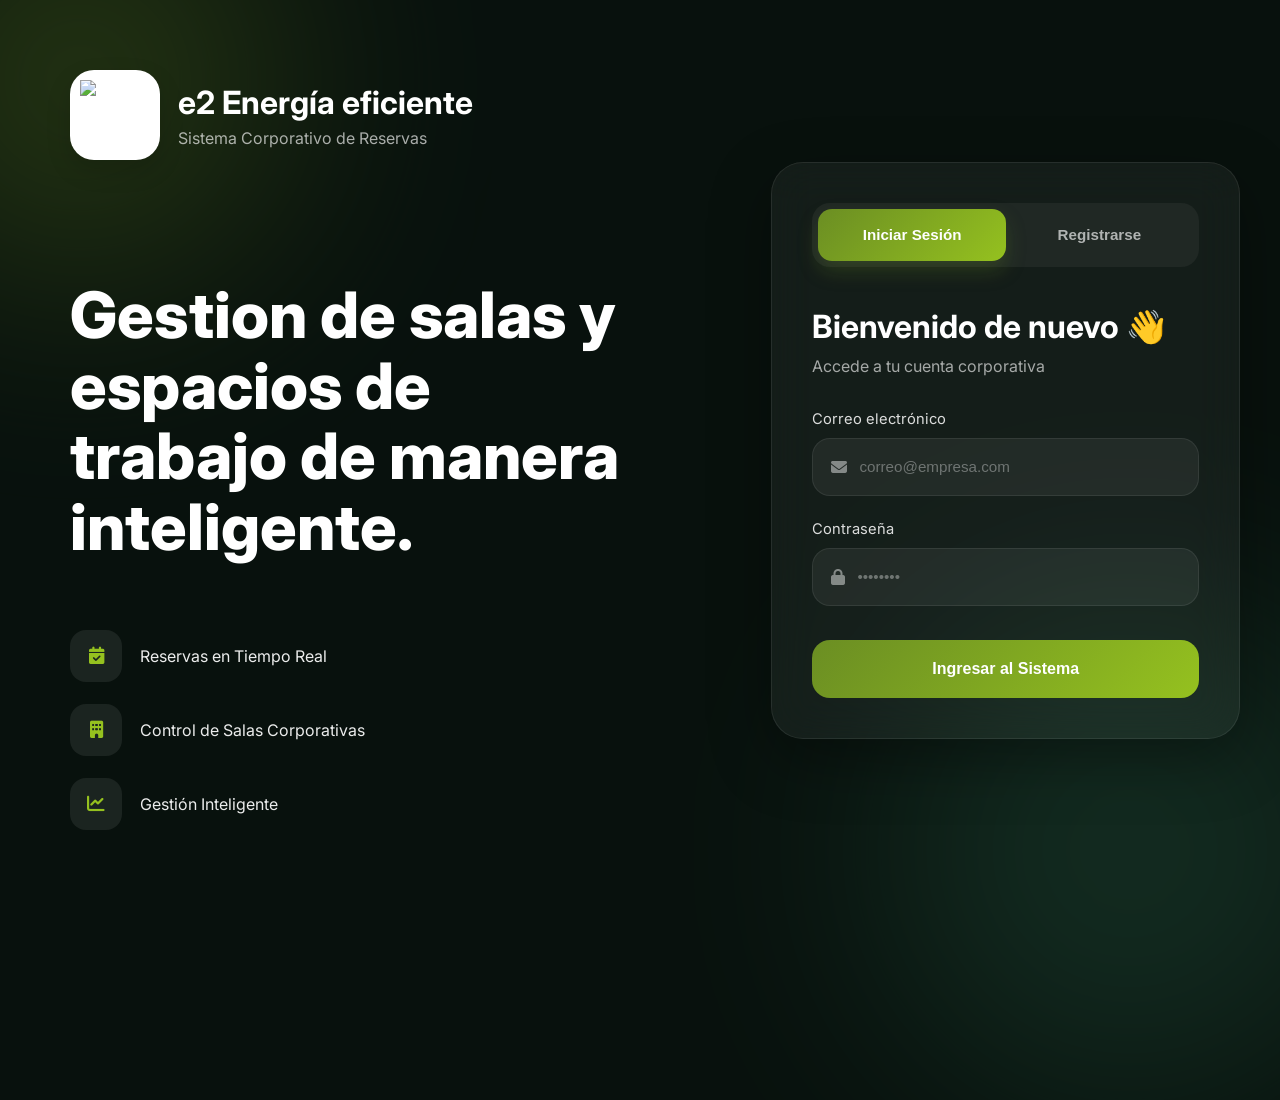
==== public/pages/login.html @ 86a0e496 "New version Reservas" ====
<!-- public/pages/login.html -->

<!DOCTYPE html>
<html lang="es">
    <meta
  http-equiv="Cache-Control"
  content="no-cache, no-store, must-revalidate"
/>

<meta
  http-equiv="Pragma"
  content="no-cache"
/>

<meta
  http-equiv="Expires"
  content="0"
/>

<head>
    <link rel="icon" type="image/x-icon" href="/images/icon/e2.ico">
    <meta charset="UTF-8">

    <meta name="viewport" content="width=device-width, initial-scale=1.0">

    <title> e2 Energía | Acceso</title>

    <!-- GOOGLE FONTS -->

    <link rel="preconnect" href="https://fonts.googleapis.com">

    <link rel="preconnect" href="https://fonts.gstatic.com" crossorigin>

    <link href="https://fonts.googleapis.com/css2?family=Inter:wght@300;400;500;600;700;800&display=swap"
        rel="stylesheet">

    <!-- FONT AWESOME -->

    <link rel="stylesheet" href="https://cdnjs.cloudflare.com/ajax/libs/font-awesome/6.5.1/css/all.min.css">

    <!-- CSS -->

    <link rel="stylesheet" href="../css/login.css">

</head>

<body>


    <div class="background-glow glow-1"></div>
    <div class="background-glow glow-2"></div>

    <main class="login-wrapper">

        <!-- PANEL IZQUIERDO -->

        <section class="brand-panel">

            <div class="brand-top">

        
                <div class="logo-box">

                    <img src="/images/logo-E2.webp" alt="Logo Empresa" class="company-logo" />

                </div>

                <div>

                    <h1> e2 Energía eficiente</h1>

                    <p>Sistema Corporativo de Reservas</p>

                </div>

            </div>

            <div class="brand-content">

            
                <h2>
                    Gestion de salas y espacios de trabajo de manera inteligente.
                </h2>
                <br>
                <br>


                <div class="feature-list">

                    <div class="feature-item">

                        <i class="fa-solid fa-calendar-check"></i>

                        <span>Reservas en Tiempo Real</span>

                    </div>

                    <div class="feature-item">

                        <i class="fa-solid fa-building"></i>

                        <span>Control de Salas Corporativas</span>

                    </div>

                    <div class="feature-item">

                        <i class="fa-solid fa-chart-line"></i>

                        <span>Gestión Inteligente</span>

                    </div>

                </div>

            </div>

        </section>

        <!-- PANEL DERECHO -->

        <section class="auth-panel">

            <div class="auth-card">

                <div class="tabs">

                    <button class="tab-btn active" id="loginTab">

                        Iniciar Sesión

                    </button>

                    <button class="tab-btn" id="registerTab">

                        Registrarse

                    </button>

                </div>

                <!-- LOGIN -->

                <form id="loginForm" class="auth-form active">

                    <h3>Bienvenido de nuevo 👋</h3>

                    <p class="form-subtitle">
                        Accede a tu cuenta corporativa
                    </p>

                    <div class="input-group">

                        <label>Correo electrónico</label>

                        <div class="input-box">

                            <i class="fa-solid fa-envelope"></i>

                            <input type="email" name="email" placeholder="correo@empresa.com" required>

                        </div>

                    </div>

                    <div class="input-group">

                        <label>Contraseña</label>

                        <div class="input-box">

                            <i class="fa-solid fa-lock"></i>

                            <input type="password" name="password" placeholder="••••••••" required>

                        </div>

                    </div>

                    <button type="submit" class="main-btn">

                        Ingresar al Sistema

                    </button>

                </form>

                <!-- REGISTER -->

                <form id="registerForm" class="auth-form">

                    <h3>Crear Cuenta</h3>

                    <p class="form-subtitle">
                        Registra un nuevo usuario
                    </p>

                    <div class="input-group">

                        <label>Nombre completo</label>

                        <div class="input-box">

                            <i class="fa-solid fa-user"></i>

                            <input type="text" name="name" placeholder="Nombre completo" required>

                        </div>

                    </div>

                    <div class="input-group">

                        <label>Correo electrónico</label>

                        <div class="input-box">

                            <i class="fa-solid fa-envelope"></i>

                            <input type="email" name="email" placeholder="correo@empresa.com" required>

                        </div>

                    </div>

                    <div class="input-group">

                        <label>Contraseña</label>

                        <div class="input-box">

                            <i class="fa-solid fa-lock"></i>

                            <input type="password" name="password" placeholder="••••••••" required>

                        </div>

                    </div>

                    <button type="submit" class="main-btn">

                        Crear Cuenta

                    </button>

                </form>

            </div>

        </section>

    </main>

    <script src="../js/login.js"></script>
    <script src="../js/auth.js"></script>

</body>

</html>
---- public/css/login.css ----
/* public/css/login.css */

*{

    margin: 0;
    padding: 0;

    box-sizing: border-box;
}

body{

    font-family: 'Inter', sans-serif;

    background: #08110d;

    min-height: 100vh;

    color: white;

    position: relative;

    overflow-x: hidden;

    overflow-y: auto;
}

/* GLOWS */

.background-glow{

    position: absolute;

    border-radius: 50%;

    filter: blur(120px);

    opacity: 0.3;
}

.glow-1{

    width: 400px;
    height: 400px;

    background: #6b8e23;

    top: -120px;
    left: -120px;
}

.glow-2{

    width: 500px;
    height: 500px;

    background: #2d6a4f;

    bottom: -200px;
    right: -100px;
}

/* LAYOUT */

.login-wrapper{

    position: relative;

    z-index: 2;

    min-height: 100vh;

    display: grid;

    grid-template-columns: 1.2fr 0.9fr;
}

/* BRAND PANEL */

.brand-panel{

    padding: 70px;

    display: flex;

    flex-direction: column;

    justify-content: space-between;
}

.brand-top{

    display: flex;

    align-items: center;

    gap: 18px;
}

.logo-box{

    width: 70px;
    height: 70px;

    border-radius: 22px;

    background: linear-gradient(135deg,#6b8e23,#95c11f);

    display: flex;
    align-items: center;
    justify-content: center;

    font-size: 1.8rem;

    box-shadow: 0 10px 30px rgba(107,142,35,0.35);
}

.brand-top h1{

    font-size: 2rem;

    font-weight: 700;
}

.brand-top p{

    color: rgba(255,255,255,0.65);

    margin-top: 6px;
}

.brand-content{

    max-width: 580px;
}

.badge{

    display: inline-flex;

    align-items: center;

    padding: 12px 18px;

    border-radius: 999px;

    background: rgba(255,255,255,0.08);

    border: 1px solid rgba(255,255,255,0.08);

    margin-bottom: 32px;

    backdrop-filter: blur(12px);
}

.brand-content h2{

    font-size: 4rem;

    line-height: 1.1;

    margin-bottom: 28px;

    font-weight: 800;
}

.brand-content p{

    color: rgba(255,255,255,0.72);

    line-height: 1.8;

    font-size: 1.05rem;

    margin-bottom: 42px;
}

/* FEATURES */

.feature-list{

    display: flex;

    flex-direction: column;

    gap: 22px;
}

.feature-item{

    display: flex;

    align-items: center;

    gap: 18px;

    font-size: 1rem;

    color: rgba(255,255,255,0.92);
}

.feature-item i{

    width: 52px;
    height: 52px;

    border-radius: 16px;

    background: rgba(255,255,255,0.08);

    display: flex;
    align-items: center;
    justify-content: center;

    color: #95c11f;

    font-size: 1.1rem;
}

/* AUTH PANEL */

.auth-panel{

    display: flex;

    align-items: center;

    justify-content: center;

    padding: 40px;
}

.auth-card{

    width: 100%;

    max-width: 500px;

    background: rgba(255,255,255,0.05);

    border: 1px solid rgba(255,255,255,0.08);

    backdrop-filter: blur(22px);

    border-radius: 32px;

    padding: 40px;

    box-shadow: 0 20px 60px rgba(0,0,0,0.35);
}

/* TABS */

.tabs{

    display: flex;

    background: rgba(255,255,255,0.05);

    border-radius: 18px;

    padding: 6px;

    margin-bottom: 40px;
}

.tab-btn{

    flex: 1;

    border: none;

    background: transparent;

    color: rgba(255,255,255,0.65);

    height: 52px;

    border-radius: 14px;

    font-size: 0.95rem;

    font-weight: 600;

    cursor: pointer;

    transition: 0.3s;
}

.tab-btn.active{

    background: linear-gradient(135deg,#6b8e23,#95c11f);

    color: white;

    box-shadow: 0 10px 20px rgba(107,142,35,0.25);
}

/* FORMS */

.auth-form{

    display: none;

    animation: fade 0.4s ease;
}

.auth-form.active{

    display: block;
}

@keyframes fade{

    from{

        opacity: 0;
        transform: translateY(10px);
    }

    to{

        opacity: 1;
        transform: translateY(0);
    }
}

.auth-form h3{

    font-size: 2rem;

    margin-bottom: 10px;
}

.form-subtitle{

    color: rgba(255,255,255,0.62);

    margin-bottom: 34px;
}

/* INPUTS */

.input-group{

    margin-bottom: 24px;
}

.input-group label{

    display: block;

    margin-bottom: 10px;

    font-size: 0.92rem;

    color: rgba(255,255,255,0.85);
}

.input-box{

    height: 58px;

    border-radius: 18px;

    background: rgba(255,255,255,0.06);

    border: 1px solid rgba(255,255,255,0.08);

    display: flex;

    align-items: center;

    padding: 0 18px;

    transition: 0.3s;
}

.input-box:focus-within{

    border-color: #95c11f;

    box-shadow: 0 0 0 4px rgba(149,193,31,0.12);
}

.input-box i{

    color: rgba(255,255,255,0.45);

    margin-right: 12px;
}

.input-box input{

    width: 100%;

    border: none;

    outline: none;

    background: transparent;

    color: white;

    font-size: 0.95rem;
}

.input-box input::placeholder{

    color: rgba(255,255,255,0.35);
}

/* BUTTON */

.main-btn{

    width: 100%;

    height: 58px;

    border: none;

    border-radius: 18px;

    background: linear-gradient(135deg,#6b8e23,#95c11f);

    color: white;

    font-size: 1rem;

    font-weight: 700;

    cursor: pointer;

    transition: 0.3s;

    margin-top: 10px;
}

.main-btn:hover{

    transform: translateY(-2px);

    box-shadow: 0 14px 30px rgba(107,142,35,0.35);
}

/* RESPONSIVE */

@media(max-width: 1200px){

    .login-wrapper{

        grid-template-columns: 1fr;
    }

    .brand-panel{

        display: none;
    }

    .auth-panel{

        min-height: 100vh;
    }
}

@media(max-width: 768px){

    .auth-panel{

        padding: 20px;
    }

    .auth-card{

        padding: 24px;
    }

    .auth-form h3{

        font-size: 1.7rem;
    }
}
.logo-box {

    width: 90px;
    height: 90px;

    border-radius: 24px;

    background: #ffffff;

    display: flex;
    align-items: center;
    justify-content: center;

    overflow: hidden;

    padding: 10px;

    box-shadow: 0 10px 25px rgba(0,0,0,.15);
}
.company-logo {

    width: 100%;
    height: 100%;

    object-fit: contain;

    display: block;
}
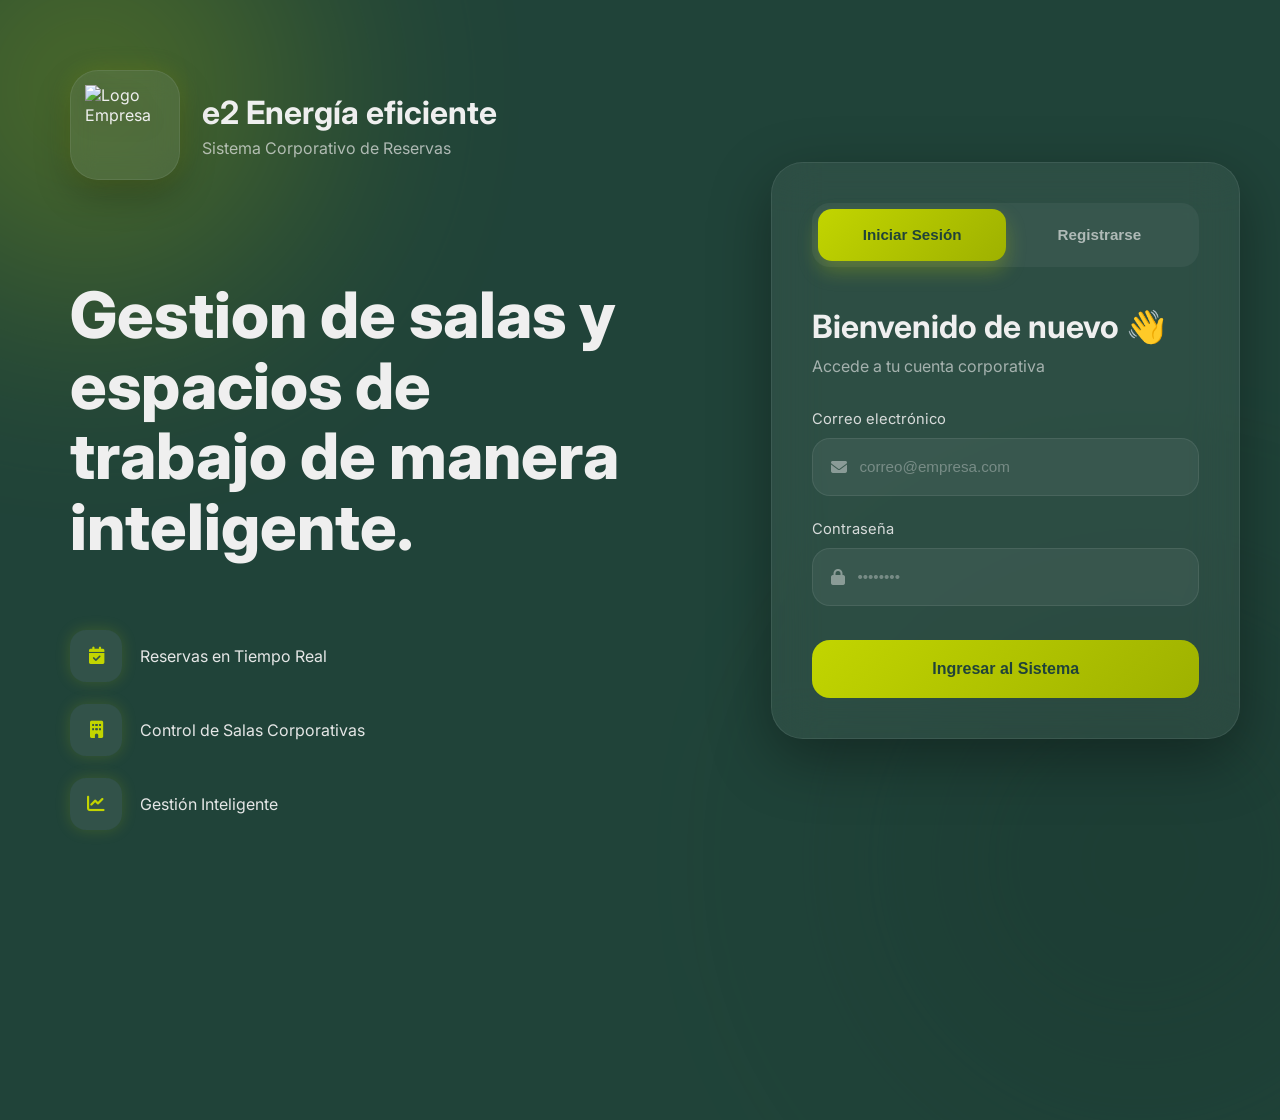
==== commit ccf1bc77: "Login and Register update" ====
--- a/public/pages/login.html
+++ b/public/pages/login.html
@@ -61,7 +61,7 @@
         
                 <div class="logo-box">
 
-                    <img src="/images/logo-E2.webp" alt="Logo Empresa" class="company-logo" />
+                    <img src="/images/logo-E2.png" alt="Logo Empresa" class="company-logo" />
 
                 </div>
 
--- a/public/css/login.css
+++ b/public/css/login.css
@@ -1,4 +1,9 @@
-/* public/css/login.css */
+/* =========================================
+   LOGIN.CSS — PALETA E2 ENERGÍA
+   #efefef
+   #c2d500
+   #204339
+========================================= */
 
 *{
 
@@ -12,11 +17,11 @@
 
     font-family: 'Inter', sans-serif;
 
-    background: #08110d;
+    background: #204339;
 
     min-height: 100vh;
 
-    color: white;
+    color: #efefef;
 
     position: relative;
 
@@ -25,7 +30,9 @@
     overflow-y: auto;
 }
 
-/* GLOWS */
+/* =========================================
+   GLOWS
+========================================= */
 
 .background-glow{
 
@@ -35,15 +42,15 @@
 
     filter: blur(120px);
 
-    opacity: 0.3;
+    opacity: 0.28;
 }
 
 .glow-1{
 
-    width: 400px;
-    height: 400px;
-
-    background: #6b8e23;
+    width: 420px;
+    height: 420px;
+
+    background: #c2d500;
 
     top: -120px;
     left: -120px;
@@ -51,16 +58,18 @@
 
 .glow-2{
 
-    width: 500px;
-    height: 500px;
-
-    background: #2d6a4f;
-
-    bottom: -200px;
-    right: -100px;
-}
-
-/* LAYOUT */
+    width: 520px;
+    height: 520px;
+
+    background: #163029;
+
+    bottom: -220px;
+    right: -120px;
+}
+
+/* =========================================
+   LAYOUT
+========================================= */
 
 .login-wrapper{
 
@@ -75,7 +84,9 @@
     grid-template-columns: 1.2fr 0.9fr;
 }
 
-/* BRAND PANEL */
+/* =========================================
+   BRAND PANEL
+========================================= */
 
 .brand-panel{
 
@@ -94,109 +105,138 @@
 
     align-items: center;
 
+    gap: 22px;
+}
+
+.logo-box{
+
+    width: 110px;
+    height: 110px;
+
+    border-radius: 28px;
+
+    background: rgba(255,255,255,0.08);
+
+    border: 1px solid rgba(255,255,255,0.08);
+
+    backdrop-filter: blur(12px);
+
+    display: flex;
+    align-items: center;
+    justify-content: center;
+
+    overflow: hidden;
+
+    padding: 14px;
+
+    box-shadow:
+        0 15px 35px rgba(0,0,0,.25),
+        0 0 25px rgba(194,213,0,.18);
+}
+
+.company-logo{
+
+    width: 100%;
+    height: 100%;
+
+    object-fit: contain;
+
+    display: block;
+
+    filter:
+        drop-shadow(0 4px 10px rgba(0,0,0,.15));
+}
+
+.brand-top h1{
+
+    font-size: 2rem;
+
+    font-weight: 700;
+
+    color: #efefef;
+}
+
+.brand-top p{
+
+    color: rgba(239,239,239,0.68);
+
+    margin-top: 6px;
+}
+
+.brand-content{
+
+    max-width: 580px;
+}
+
+.badge{
+
+    display: inline-flex;
+
+    align-items: center;
+
+    padding: 12px 18px;
+
+    border-radius: 999px;
+
+    background: rgba(255,255,255,0.08);
+
+    border: 1px solid rgba(255,255,255,0.08);
+
+    margin-bottom: 32px;
+
+    backdrop-filter: blur(12px);
+
+    color: #efefef;
+}
+
+.brand-content h2{
+
+    font-size: 4rem;
+
+    line-height: 1.1;
+
+    margin-bottom: 28px;
+
+    font-weight: 800;
+
+    color: #efefef;
+}
+
+.brand-content p{
+
+    color: rgba(239,239,239,0.74);
+
+    line-height: 1.8;
+
+    font-size: 1.05rem;
+
+    margin-bottom: 42px;
+}
+
+/* =========================================
+   FEATURES
+========================================= */
+
+.feature-list{
+
+    display: flex;
+
+    flex-direction: column;
+
+    gap: 22px;
+}
+
+.feature-item{
+
+    display: flex;
+
+    align-items: center;
+
     gap: 18px;
-}
-
-.logo-box{
-
-    width: 70px;
-    height: 70px;
-
-    border-radius: 22px;
-
-    background: linear-gradient(135deg,#6b8e23,#95c11f);
-
-    display: flex;
-    align-items: center;
-    justify-content: center;
-
-    font-size: 1.8rem;
-
-    box-shadow: 0 10px 30px rgba(107,142,35,0.35);
-}
-
-.brand-top h1{
-
-    font-size: 2rem;
-
-    font-weight: 700;
-}
-
-.brand-top p{
-
-    color: rgba(255,255,255,0.65);
-
-    margin-top: 6px;
-}
-
-.brand-content{
-
-    max-width: 580px;
-}
-
-.badge{
-
-    display: inline-flex;
-
-    align-items: center;
-
-    padding: 12px 18px;
-
-    border-radius: 999px;
-
-    background: rgba(255,255,255,0.08);
-
-    border: 1px solid rgba(255,255,255,0.08);
-
-    margin-bottom: 32px;
-
-    backdrop-filter: blur(12px);
-}
-
-.brand-content h2{
-
-    font-size: 4rem;
-
-    line-height: 1.1;
-
-    margin-bottom: 28px;
-
-    font-weight: 800;
-}
-
-.brand-content p{
-
-    color: rgba(255,255,255,0.72);
-
-    line-height: 1.8;
-
-    font-size: 1.05rem;
-
-    margin-bottom: 42px;
-}
-
-/* FEATURES */
-
-.feature-list{
-
-    display: flex;
-
-    flex-direction: column;
-
-    gap: 22px;
-}
-
-.feature-item{
-
-    display: flex;
-
-    align-items: center;
-
-    gap: 18px;
 
     font-size: 1rem;
 
-    color: rgba(255,255,255,0.92);
+    color: rgba(239,239,239,0.95);
 }
 
 .feature-item i{
@@ -212,12 +252,17 @@
     align-items: center;
     justify-content: center;
 
-    color: #95c11f;
+    color: #c2d500;
 
     font-size: 1.1rem;
-}
-
-/* AUTH PANEL */
+
+    box-shadow:
+        0 0 15px rgba(194,213,0,.18);
+}
+
+/* =========================================
+   AUTH PANEL
+========================================= */
 
 .auth-panel{
 
@@ -236,27 +281,30 @@
 
     max-width: 500px;
 
+    background: rgba(255,255,255,0.06);
+
+    border: 1px solid rgba(255,255,255,0.08);
+
+    backdrop-filter: blur(24px);
+
+    border-radius: 32px;
+
+    padding: 40px;
+
+    box-shadow:
+        0 20px 60px rgba(0,0,0,0.35);
+}
+
+/* =========================================
+   TABS
+========================================= */
+
+.tabs{
+
+    display: flex;
+
     background: rgba(255,255,255,0.05);
 
-    border: 1px solid rgba(255,255,255,0.08);
-
-    backdrop-filter: blur(22px);
-
-    border-radius: 32px;
-
-    padding: 40px;
-
-    box-shadow: 0 20px 60px rgba(0,0,0,0.35);
-}
-
-/* TABS */
-
-.tabs{
-
-    display: flex;
-
-    background: rgba(255,255,255,0.05);
-
     border-radius: 18px;
 
     padding: 6px;
@@ -272,7 +320,7 @@
 
     background: transparent;
 
-    color: rgba(255,255,255,0.65);
+    color: rgba(239,239,239,0.65);
 
     height: 52px;
 
@@ -289,14 +337,21 @@
 
 .tab-btn.active{
 
-    background: linear-gradient(135deg,#6b8e23,#95c11f);
-
-    color: white;
-
-    box-shadow: 0 10px 20px rgba(107,142,35,0.25);
-}
-
-/* FORMS */
+    background: linear-gradient(
+        135deg,
+        #c2d500,
+        #9eb100
+    );
+
+    color: #204339;
+
+    box-shadow:
+        0 10px 20px rgba(194,213,0,.28);
+}
+
+/* =========================================
+   FORMS
+========================================= */
 
 .auth-form{
 
@@ -330,16 +385,20 @@
     font-size: 2rem;
 
     margin-bottom: 10px;
+
+    color: #efefef;
 }
 
 .form-subtitle{
 
-    color: rgba(255,255,255,0.62);
+    color: rgba(239,239,239,0.62);
 
     margin-bottom: 34px;
 }
 
-/* INPUTS */
+/* =========================================
+   INPUTS
+========================================= */
 
 .input-group{
 
@@ -354,7 +413,7 @@
 
     font-size: 0.92rem;
 
-    color: rgba(255,255,255,0.85);
+    color: rgba(239,239,239,0.88);
 }
 
 .input-box{
@@ -378,14 +437,15 @@
 
 .input-box:focus-within{
 
-    border-color: #95c11f;
-
-    box-shadow: 0 0 0 4px rgba(149,193,31,0.12);
+    border-color: #c2d500;
+
+    box-shadow:
+        0 0 0 4px rgba(194,213,0,.12);
 }
 
 .input-box i{
 
-    color: rgba(255,255,255,0.45);
+    color: rgba(239,239,239,0.45);
 
     margin-right: 12px;
 }
@@ -400,17 +460,19 @@
 
     background: transparent;
 
-    color: white;
+    color: #efefef;
 
     font-size: 0.95rem;
 }
 
 .input-box input::placeholder{
 
-    color: rgba(255,255,255,0.35);
-}
-
-/* BUTTON */
+    color: rgba(239,239,239,0.35);
+}
+
+/* =========================================
+   BUTTON
+========================================= */
 
 .main-btn{
 
@@ -422,13 +484,17 @@
 
     border-radius: 18px;
 
-    background: linear-gradient(135deg,#6b8e23,#95c11f);
-
-    color: white;
+    background: linear-gradient(
+        135deg,
+        #c2d500,
+        #9eb100
+    );
+
+    color: #204339;
 
     font-size: 1rem;
 
-    font-weight: 700;
+    font-weight: 800;
 
     cursor: pointer;
 
@@ -441,10 +507,13 @@
 
     transform: translateY(-2px);
 
-    box-shadow: 0 14px 30px rgba(107,142,35,0.35);
-}
-
-/* RESPONSIVE */
+    box-shadow:
+        0 14px 30px rgba(194,213,0,.35);
+}
+
+/* =========================================
+   RESPONSIVE
+========================================= */
 
 @media(max-width: 1200px){
 
@@ -480,32 +549,4 @@
 
         font-size: 1.7rem;
     }
-}
-.logo-box {
-
-    width: 90px;
-    height: 90px;
-
-    border-radius: 24px;
-
-    background: #ffffff;
-
-    display: flex;
-    align-items: center;
-    justify-content: center;
-
-    overflow: hidden;
-
-    padding: 10px;
-
-    box-shadow: 0 10px 25px rgba(0,0,0,.15);
-}
-.company-logo {
-
-    width: 100%;
-    height: 100%;
-
-    object-fit: contain;
-
-    display: block;
 }
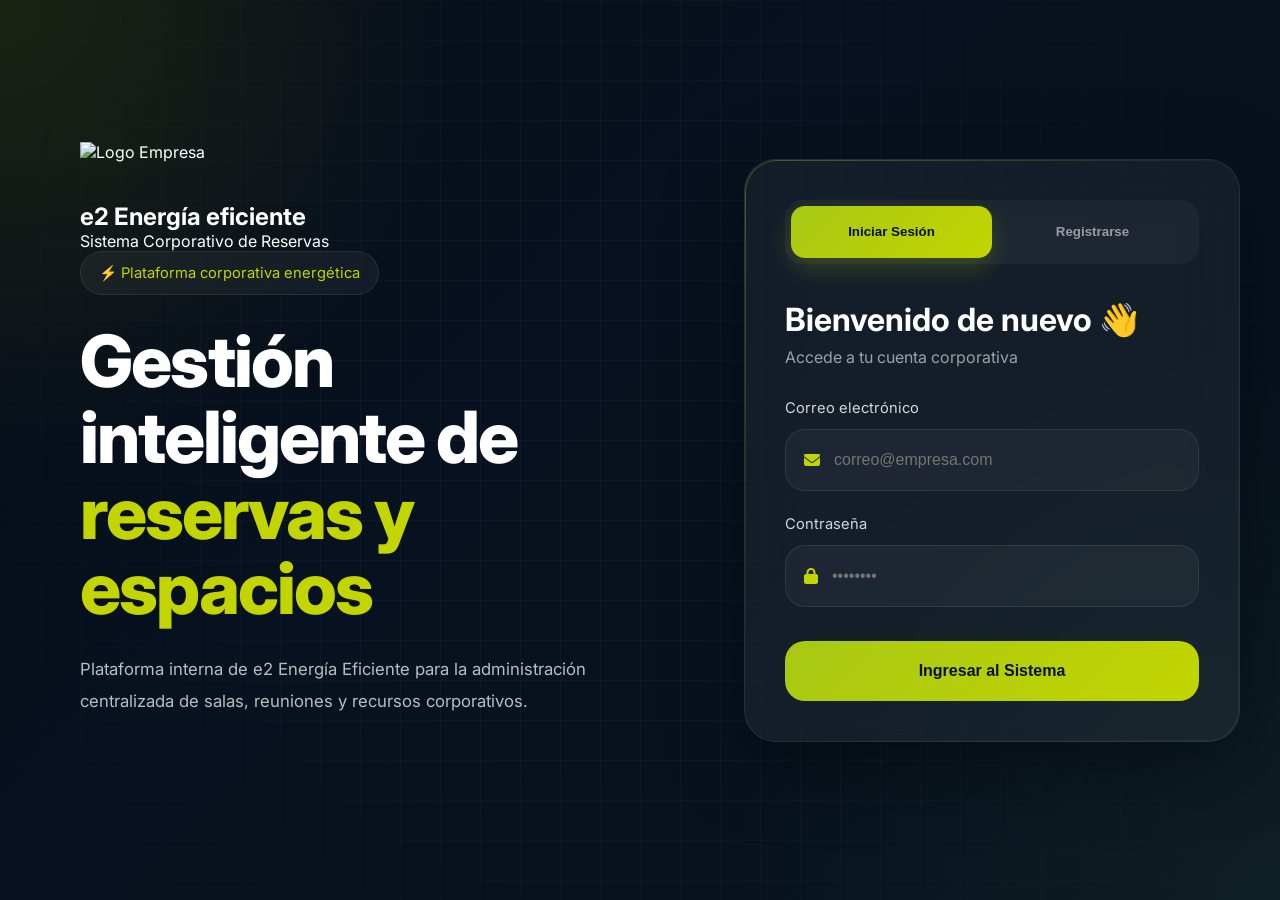
==== commit a1ebf6e4: "new login try" ====
--- a/public/pages/login.html
+++ b/public/pages/login.html
@@ -78,42 +78,19 @@
             <div class="brand-content">
 
             
-                <h2>
-                    Gestion de salas y espacios de trabajo de manera inteligente.
-                </h2>
-                <br>
-                <br>
-
-
-                <div class="feature-list">
-
-                    <div class="feature-item">
-
-                        <i class="fa-solid fa-calendar-check"></i>
-
-                        <span>Reservas en Tiempo Real</span>
-
-                    </div>
-
-                    <div class="feature-item">
-
-                        <i class="fa-solid fa-building"></i>
-
-                        <span>Control de Salas Corporativas</span>
-
-                    </div>
-
-                    <div class="feature-item">
-
-                        <i class="fa-solid fa-chart-line"></i>
-
-                        <span>Gestión Inteligente</span>
-
-                    </div>
-
-                </div>
-
-            </div>
+                <div class="badge">
+  ⚡ Plataforma corporativa energética
+</div>
+
+<h2>
+  Gestión inteligente de
+  <span>reservas y espacios</span>
+</h2>
+
+<p>
+  Plataforma interna de e2 Energía Eficiente para la administración
+  centralizada de salas, reuniones y recursos corporativos.
+</p>
 
         </section>
 
--- a/public/css/login.css
+++ b/public/css/login.css
@@ -1,552 +1,569 @@
-/* =========================================
-   LOGIN.CSS — PALETA E2 ENERGÍA
-   #efefef
-   #c2d500
-   #204339
-========================================= */
+/* =========================
+   RESET
+========================= */
 
 *{
 
-    margin: 0;
-    padding: 0;
-
-    box-sizing: border-box;
+    margin:0;
+    padding:0;
+
+    box-sizing:border-box;
 }
 
 body{
 
-    font-family: 'Inter', sans-serif;
-
-    background: #204339;
-
-    min-height: 100vh;
-
-    color: #efefef;
-
-    position: relative;
-
-    overflow-x: hidden;
-
-    overflow-y: auto;
-}
-
-/* =========================================
-   GLOWS
-========================================= */
-
-.background-glow{
-
-    position: absolute;
-
-    border-radius: 50%;
-
-    filter: blur(120px);
-
-    opacity: 0.28;
-}
-
-.glow-1{
-
-    width: 420px;
-    height: 420px;
-
-    background: #c2d500;
-
-    top: -120px;
-    left: -120px;
-}
-
-.glow-2{
-
-    width: 520px;
-    height: 520px;
-
-    background: #163029;
-
-    bottom: -220px;
-    right: -120px;
-}
-
-/* =========================================
-   LAYOUT
-========================================= */
+    font-family:'Inter',sans-serif;
+
+    min-height:100vh;
+
+    overflow:hidden;
+
+    background:
+        radial-gradient(circle at top left,
+        rgba(194,213,0,.12),
+        transparent 30%),
+
+        radial-gradient(circle at bottom right,
+        rgba(32,67,57,.25),
+        transparent 35%),
+
+        linear-gradient(
+            135deg,
+            #050b16 0%,
+            #07111f 40%,
+            #08131d 100%
+        );
+
+    color:white;
+
+    position:relative;
+}
+
+/* =========================
+   BACKGROUND GRID
+========================= */
+
+body::before{
+
+    content:"";
+
+    position:absolute;
+
+    inset:0;
+
+    background-image:
+        linear-gradient(
+            rgba(255,255,255,.03) 1px,
+            transparent 1px
+        ),
+
+        linear-gradient(
+            90deg,
+            rgba(255,255,255,.03) 1px,
+            transparent 1px
+        );
+
+    background-size:40px 40px;
+
+    mask-image:
+        radial-gradient(circle at center,
+        black 40%,
+        transparent 100%);
+
+    pointer-events:none;
+}
+
+/* =========================
+   MAIN LAYOUT
+========================= */
 
 .login-wrapper{
 
-    position: relative;
-
-    z-index: 2;
-
-    min-height: 100vh;
-
-    display: grid;
-
-    grid-template-columns: 1.2fr 0.9fr;
-}
-
-/* =========================================
-   BRAND PANEL
-========================================= */
+    position:relative;
+
+    z-index:2;
+
+    width:100%;
+
+    min-height:100vh;
+
+    display:grid;
+
+    grid-template-columns:1.1fr .9fr;
+}
+
+/* =========================
+   LEFT PANEL
+========================= */
 
 .brand-panel{
 
-    padding: 70px;
-
-    display: flex;
-
-    flex-direction: column;
-
-    justify-content: space-between;
-}
-
-.brand-top{
-
-    display: flex;
-
-    align-items: center;
-
-    gap: 22px;
-}
+    padding:80px;
+
+    display:flex;
+
+    flex-direction:column;
+
+    justify-content:center;
+
+    position:relative;
+}
+
+.brand-content{
+
+    max-width:620px;
+}
+
+/* LOGO */
 
 .logo-box{
 
-    width: 110px;
-    height: 110px;
-
-    border-radius: 28px;
-
-    background: rgba(255,255,255,0.08);
-
-    border: 1px solid rgba(255,255,255,0.08);
-
-    backdrop-filter: blur(12px);
-
-    display: flex;
-    align-items: center;
-    justify-content: center;
-
-    overflow: hidden;
-
-    padding: 14px;
+    width:180px;
+
+    margin-bottom:40px;
+}
+
+.company-logo{
+
+    width:100%;
+
+    object-fit:contain;
+
+    filter:
+        drop-shadow(
+            0 0 30px rgba(194,213,0,.15)
+        );
+}
+
+/* BADGE */
+
+.badge{
+
+    display:inline-flex;
+
+    align-items:center;
+
+    gap:10px;
+
+    padding:12px 18px;
+
+    border-radius:999px;
+
+    background:
+        rgba(255,255,255,.05);
+
+    border:
+        1px solid rgba(255,255,255,.08);
+
+    backdrop-filter:blur(16px);
+
+    color:#c2d500;
+
+    font-size:.92rem;
+
+    margin-bottom:28px;
+}
+
+/* TITLES */
+
+.brand-content h2{
+
+    font-size:4.5rem;
+
+    line-height:1.05;
+
+    font-weight:800;
+
+    margin-bottom:28px;
+
+    letter-spacing:-2px;
+}
+
+.brand-content h2 span{
+
+    color:#c2d500;
+}
+
+/* TEXT */
+
+.brand-content p{
+
+    color:
+        rgba(255,255,255,.72);
+
+    line-height:1.9;
+
+    font-size:1.05rem;
+
+    margin-bottom:40px;
+}
+
+/* FEATURES */
+
+.feature-list{
+
+    display:flex;
+
+    flex-direction:column;
+
+    gap:20px;
+}
+
+.feature-item{
+
+    display:flex;
+
+    align-items:center;
+
+    gap:18px;
+
+    color:
+        rgba(255,255,255,.88);
+
+    font-size:1rem;
+}
+
+.feature-item i{
+
+    width:54px;
+    height:54px;
+
+    border-radius:18px;
+
+    display:flex;
+
+    align-items:center;
+
+    justify-content:center;
+
+    background:
+        rgba(194,213,0,.12);
+
+    color:#c2d500;
+
+    font-size:1.1rem;
+
+    border:
+        1px solid rgba(194,213,0,.15);
+}
+
+/* =========================
+   AUTH PANEL
+========================= */
+
+.auth-panel{
+
+    display:flex;
+
+    align-items:center;
+
+    justify-content:center;
+
+    padding:40px;
+}
+
+/* CARD */
+
+.auth-card{
+
+    width:100%;
+
+    max-width:500px;
+
+    background:
+        rgba(255,255,255,.05);
+
+    border:
+        1px solid rgba(255,255,255,.08);
+
+    backdrop-filter:blur(30px);
+
+    border-radius:32px;
+
+    padding:40px;
 
     box-shadow:
-        0 15px 35px rgba(0,0,0,.25),
-        0 0 25px rgba(194,213,0,.18);
-}
-
-.company-logo{
-
-    width: 100%;
-    height: 100%;
-
-    object-fit: contain;
-
-    display: block;
-
-    filter:
-        drop-shadow(0 4px 10px rgba(0,0,0,.15));
-}
-
-.brand-top h1{
-
-    font-size: 2rem;
-
-    font-weight: 700;
-
-    color: #efefef;
-}
-
-.brand-top p{
-
-    color: rgba(239,239,239,0.68);
-
-    margin-top: 6px;
-}
-
-.brand-content{
-
-    max-width: 580px;
-}
-
-.badge{
-
-    display: inline-flex;
-
-    align-items: center;
-
-    padding: 12px 18px;
-
-    border-radius: 999px;
-
-    background: rgba(255,255,255,0.08);
-
-    border: 1px solid rgba(255,255,255,0.08);
-
-    margin-bottom: 32px;
-
-    backdrop-filter: blur(12px);
-
-    color: #efefef;
-}
-
-.brand-content h2{
-
-    font-size: 4rem;
-
-    line-height: 1.1;
-
-    margin-bottom: 28px;
-
-    font-weight: 800;
-
-    color: #efefef;
-}
-
-.brand-content p{
-
-    color: rgba(239,239,239,0.74);
-
-    line-height: 1.8;
-
-    font-size: 1.05rem;
-
-    margin-bottom: 42px;
-}
-
-/* =========================================
-   FEATURES
-========================================= */
-
-.feature-list{
-
-    display: flex;
-
-    flex-direction: column;
-
-    gap: 22px;
-}
-
-.feature-item{
-
-    display: flex;
-
-    align-items: center;
-
-    gap: 18px;
-
-    font-size: 1rem;
-
-    color: rgba(239,239,239,0.95);
-}
-
-.feature-item i{
-
-    width: 52px;
-    height: 52px;
-
-    border-radius: 16px;
-
-    background: rgba(255,255,255,0.08);
-
-    display: flex;
-    align-items: center;
-    justify-content: center;
-
-    color: #c2d500;
-
-    font-size: 1.1rem;
+        0 20px 80px rgba(0,0,0,.45);
+
+    position:relative;
+}
+
+.auth-card::before{
+
+    content:"";
+
+    position:absolute;
+
+    inset:0;
+
+    border-radius:32px;
+
+    padding:1px;
+
+    background:
+        linear-gradient(
+            135deg,
+            rgba(194,213,0,.35),
+            transparent,
+            rgba(255,255,255,.05)
+        );
+
+    -webkit-mask:
+        linear-gradient(#fff 0 0) content-box,
+        linear-gradient(#fff 0 0);
+
+    -webkit-mask-composite:xor;
+
+    pointer-events:none;
+}
+
+/* =========================
+   TABS
+========================= */
+
+.tabs{
+
+    display:flex;
+
+    background:
+        rgba(255,255,255,.04);
+
+    border-radius:18px;
+
+    padding:6px;
+
+    margin-bottom:36px;
+}
+
+.tab-btn{
+
+    flex:1;
+
+    height:52px;
+
+    border:none;
+
+    border-radius:14px;
+
+    background:transparent;
+
+    color:
+        rgba(255,255,255,.55);
+
+    font-weight:600;
+
+    cursor:pointer;
+
+    transition:.3s;
+}
+
+.tab-btn.active{
+
+    background:
+        linear-gradient(
+            135deg,
+            #a8c814,
+            #c2d500
+        );
+
+    color:#08110d;
 
     box-shadow:
-        0 0 15px rgba(194,213,0,.18);
-}
-
-/* =========================================
-   AUTH PANEL
-========================================= */
-
-.auth-panel{
-
-    display: flex;
-
-    align-items: center;
-
-    justify-content: center;
-
-    padding: 40px;
-}
-
-.auth-card{
-
-    width: 100%;
-
-    max-width: 500px;
-
-    background: rgba(255,255,255,0.06);
-
-    border: 1px solid rgba(255,255,255,0.08);
-
-    backdrop-filter: blur(24px);
-
-    border-radius: 32px;
-
-    padding: 40px;
+        0 10px 25px rgba(194,213,0,.2);
+}
+
+/* =========================
+   FORMS
+========================= */
+
+.auth-form{
+
+    display:none;
+}
+
+.auth-form.active{
+
+    display:block;
+}
+
+.auth-form h3{
+
+    font-size:2rem;
+
+    margin-bottom:8px;
+}
+
+.form-subtitle{
+
+    color:
+        rgba(255,255,255,.58);
+
+    margin-bottom:32px;
+}
+
+/* =========================
+   INPUTS
+========================= */
+
+.input-group{
+
+    margin-bottom:24px;
+}
+
+.input-group label{
+
+    display:block;
+
+    margin-bottom:12px;
+
+    color:
+        rgba(255,255,255,.82);
+
+    font-size:.92rem;
+}
+
+.input-box{
+
+    height:62px;
+
+    border-radius:20px;
+
+    background:
+        rgba(255,255,255,.04);
+
+    border:
+        1px solid rgba(255,255,255,.08);
+
+    display:flex;
+
+    align-items:center;
+
+    padding:0 18px;
+
+    transition:.3s;
+}
+
+.input-box:focus-within{
+
+    border-color:
+        rgba(194,213,0,.5);
 
     box-shadow:
-        0 20px 60px rgba(0,0,0,0.35);
-}
-
-/* =========================================
-   TABS
-========================================= */
-
-.tabs{
-
-    display: flex;
-
-    background: rgba(255,255,255,0.05);
-
-    border-radius: 18px;
-
-    padding: 6px;
-
-    margin-bottom: 40px;
-}
-
-.tab-btn{
-
-    flex: 1;
-
-    border: none;
-
-    background: transparent;
-
-    color: rgba(239,239,239,0.65);
-
-    height: 52px;
-
-    border-radius: 14px;
-
-    font-size: 0.95rem;
-
-    font-weight: 600;
-
-    cursor: pointer;
-
-    transition: 0.3s;
-}
-
-.tab-btn.active{
-
-    background: linear-gradient(
-        135deg,
-        #c2d500,
-        #9eb100
-    );
-
-    color: #204339;
+        0 0 0 4px rgba(194,213,0,.08);
+}
+
+.input-box i{
+
+    color:#c2d500;
+
+    margin-right:14px;
+
+    font-size:1rem;
+}
+
+.input-box input{
+
+    width:100%;
+
+    border:none;
+
+    outline:none;
+
+    background:transparent !important;
+
+    color:white;
+
+    font-size:1rem;
+
+    box-shadow:none !important;
+
+    appearance:none;
+}
+
+/* AUTOFILL */
+
+input:-webkit-autofill,
+input:-webkit-autofill:hover,
+input:-webkit-autofill:focus{
+
+    -webkit-box-shadow:
+        0 0 0 1000px transparent inset !important;
+
+    -webkit-text-fill-color:
+        white !important;
+
+    transition:
+        background-color 9999s ease-in-out 0s;
+}
+
+/* =========================
+   BUTTON
+========================= */
+
+.main-btn{
+
+    width:100%;
+
+    height:60px;
+
+    border:none;
+
+    border-radius:20px;
+
+    background:
+        linear-gradient(
+            135deg,
+            #a8c814,
+            #c2d500
+        );
+
+    color:#08110d;
+
+    font-size:1rem;
+
+    font-weight:800;
+
+    cursor:pointer;
+
+    transition:.3s;
+
+    margin-top:10px;
+}
+
+.main-btn:hover{
+
+    transform:translateY(-2px);
 
     box-shadow:
-        0 10px 20px rgba(194,213,0,.28);
-}
-
-/* =========================================
-   FORMS
-========================================= */
-
-.auth-form{
-
-    display: none;
-
-    animation: fade 0.4s ease;
-}
-
-.auth-form.active{
-
-    display: block;
-}
-
-@keyframes fade{
-
-    from{
-
-        opacity: 0;
-        transform: translateY(10px);
+        0 18px 40px rgba(194,213,0,.25);
+}
+
+/* =========================
+   RESPONSIVE
+========================= */
+
+@media(max-width:1100px){
+
+    .login-wrapper{
+
+        grid-template-columns:1fr;
     }
 
-    to{
-
-        opacity: 1;
-        transform: translateY(0);
+    .brand-panel{
+
+        display:none;
     }
 }
 
-.auth-form h3{
-
-    font-size: 2rem;
-
-    margin-bottom: 10px;
-
-    color: #efefef;
-}
-
-.form-subtitle{
-
-    color: rgba(239,239,239,0.62);
-
-    margin-bottom: 34px;
-}
-
-/* =========================================
-   INPUTS
-========================================= */
-
-.input-group{
-
-    margin-bottom: 24px;
-}
-
-.input-group label{
-
-    display: block;
-
-    margin-bottom: 10px;
-
-    font-size: 0.92rem;
-
-    color: rgba(239,239,239,0.88);
-}
-
-.input-box{
-
-    height: 58px;
-
-    border-radius: 18px;
-
-    background: rgba(255,255,255,0.06);
-
-    border: 1px solid rgba(255,255,255,0.08);
-
-    display: flex;
-
-    align-items: center;
-
-    padding: 0 18px;
-
-    transition: 0.3s;
-}
-
-.input-box:focus-within{
-
-    border-color: #c2d500;
-
-    box-shadow:
-        0 0 0 4px rgba(194,213,0,.12);
-}
-
-.input-box i{
-
-    color: rgba(239,239,239,0.45);
-
-    margin-right: 12px;
-}
-
-.input-box input{
-
-    width: 100%;
-
-    border: none;
-
-    outline: none;
-
-    background: transparent;
-
-    color: #efefef;
-
-    font-size: 0.95rem;
-}
-
-.input-box input::placeholder{
-
-    color: rgba(239,239,239,0.35);
-}
-
-/* =========================================
-   BUTTON
-========================================= */
-
-.main-btn{
-
-    width: 100%;
-
-    height: 58px;
-
-    border: none;
-
-    border-radius: 18px;
-
-    background: linear-gradient(
-        135deg,
-        #c2d500,
-        #9eb100
-    );
-
-    color: #204339;
-
-    font-size: 1rem;
-
-    font-weight: 800;
-
-    cursor: pointer;
-
-    transition: 0.3s;
-
-    margin-top: 10px;
-}
-
-.main-btn:hover{
-
-    transform: translateY(-2px);
-
-    box-shadow:
-        0 14px 30px rgba(194,213,0,.35);
-}
-
-/* =========================================
-   RESPONSIVE
-========================================= */
-
-@media(max-width: 1200px){
-
-    .login-wrapper{
-
-        grid-template-columns: 1fr;
+@media(max-width:768px){
+
+    .auth-panel{
+
+        padding:20px;
     }
 
-    .brand-panel{
-
-        display: none;
-    }
-
-    .auth-panel{
-
-        min-height: 100vh;
-    }
-}
-
-@media(max-width: 768px){
-
-    .auth-panel{
-
-        padding: 20px;
-    }
-
     .auth-card{
 
-        padding: 24px;
-    }
-
-    .auth-form h3{
-
-        font-size: 1.7rem;
+        padding:28px;
     }
 }
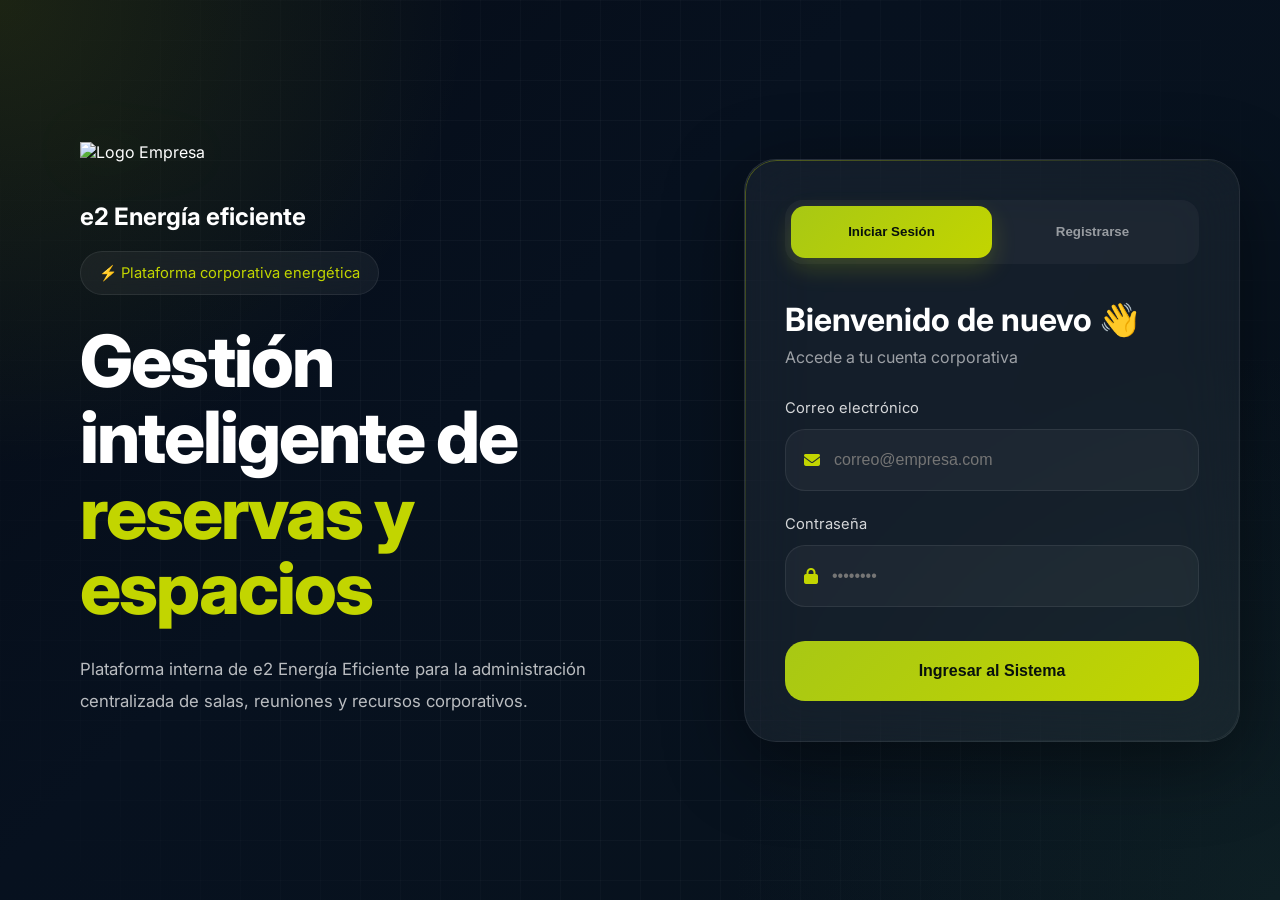
==== commit d1e5e330: "login" ====
--- a/public/pages/login.html
+++ b/public/pages/login.html
@@ -69,7 +69,7 @@
 
                     <h1> e2 Energía eficiente</h1>
 
-                    <p>Sistema Corporativo de Reservas</p>
+                    <br>
 
                 </div>
 
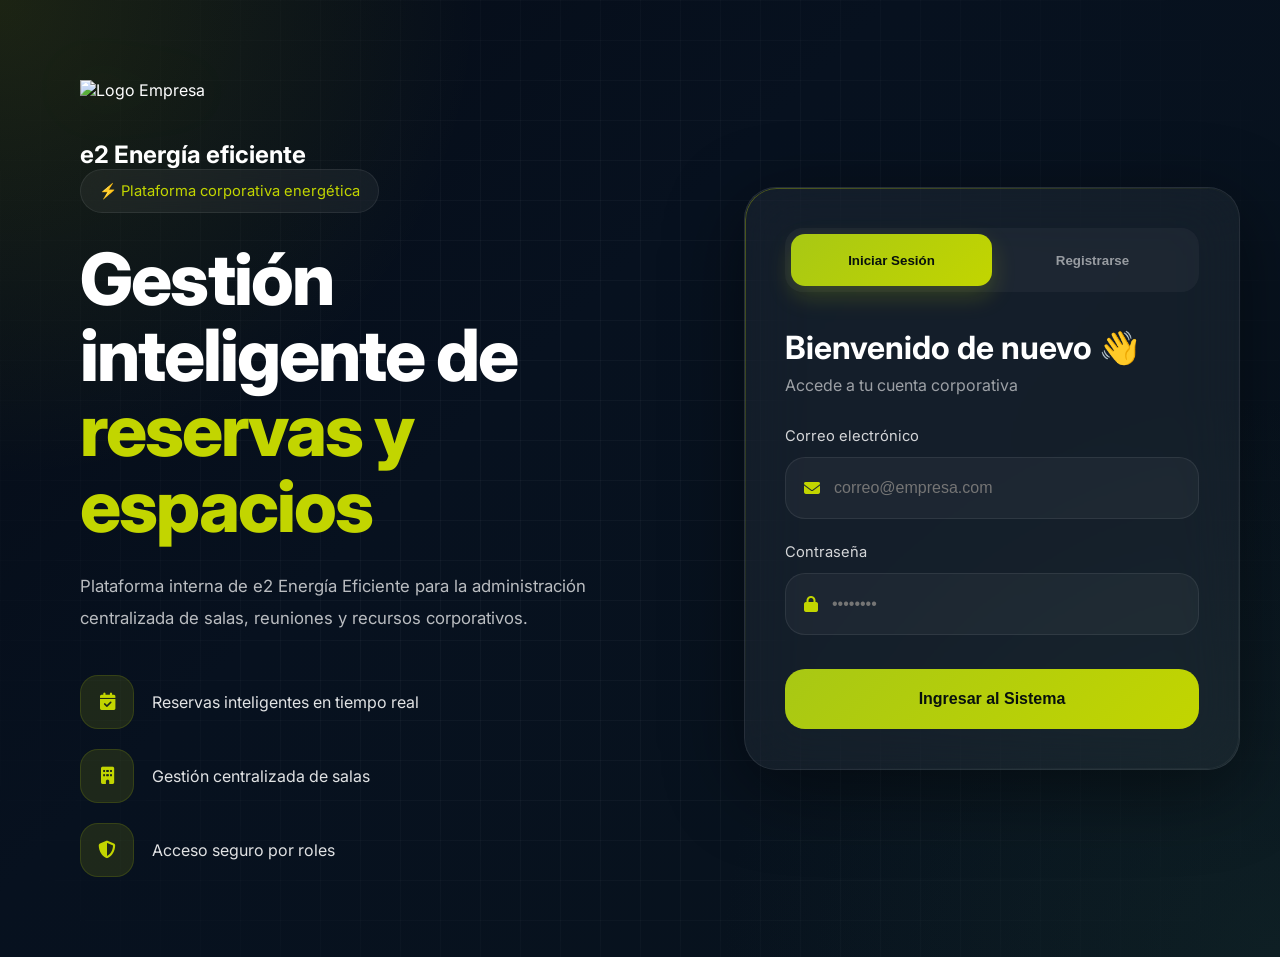
==== commit 083e75b1: "r" ====
--- a/public/pages/login.html
+++ b/public/pages/login.html
@@ -2,54 +2,65 @@
 
 <!DOCTYPE html>
 <html lang="es">
-    <meta
-  http-equiv="Cache-Control"
-  content="no-cache, no-store, must-revalidate"
-/>
-
-<meta
-  http-equiv="Pragma"
-  content="no-cache"
-/>
-
-<meta
-  http-equiv="Expires"
-  content="0"
-/>
+
+<meta http-equiv="Cache-Control"
+      content="no-cache, no-store, must-revalidate" />
+
+<meta http-equiv="Pragma"
+      content="no-cache" />
+
+<meta http-equiv="Expires"
+      content="0" />
 
 <head>
-    <link rel="icon" type="image/x-icon" href="/images/icon/e2.ico">
+
+    <link rel="icon"
+          type="image/x-icon"
+          href="/images/icon/e2.ico">
+
     <meta charset="UTF-8">
 
-    <meta name="viewport" content="width=device-width, initial-scale=1.0">
-
-    <title> e2 Energía | Acceso</title>
+    <meta name="viewport"
+          content="width=device-width, initial-scale=1.0">
+
+    <title>
+        e2 Energía | Acceso
+    </title>
 
     <!-- GOOGLE FONTS -->
 
-    <link rel="preconnect" href="https://fonts.googleapis.com">
-
-    <link rel="preconnect" href="https://fonts.gstatic.com" crossorigin>
+    <link rel="preconnect"
+          href="https://fonts.googleapis.com">
+
+    <link rel="preconnect"
+          href="https://fonts.gstatic.com"
+          crossorigin>
 
     <link href="https://fonts.googleapis.com/css2?family=Inter:wght@300;400;500;600;700;800&display=swap"
-        rel="stylesheet">
+          rel="stylesheet">
 
     <!-- FONT AWESOME -->
 
-    <link rel="stylesheet" href="https://cdnjs.cloudflare.com/ajax/libs/font-awesome/6.5.1/css/all.min.css">
+    <link rel="stylesheet"
+          href="https://cdnjs.cloudflare.com/ajax/libs/font-awesome/6.5.1/css/all.min.css">
 
     <!-- CSS -->
 
-    <link rel="stylesheet" href="../css/login.css">
+    <link rel="stylesheet"
+          href="../css/login.css">
 
 </head>
 
 <body>
 
+    <!-- GLOWS -->
 
     <div class="background-glow glow-1"></div>
+
     <div class="background-glow glow-2"></div>
 
+    <!-- MAIN -->
+
     <main class="login-wrapper">
 
         <!-- PANEL IZQUIERDO -->
@@ -58,18 +69,19 @@
 
             <div class="brand-top">
 
-        
                 <div class="logo-box">
 
-                    <img src="/images/logo-E2.png" alt="Logo Empresa" class="company-logo" />
+                    <img src="/images/logo-E2.png"
+                         alt="Logo Empresa"
+                         class="company-logo" />
 
                 </div>
 
                 <div>
 
-                    <h1> e2 Energía eficiente</h1>
-
-                    <br>
+                    <h1>
+                        e2 Energía eficiente
+                    </h1>
 
                 </div>
 
@@ -77,20 +89,65 @@
 
             <div class="brand-content">
 
-            
                 <div class="badge">
-  ⚡ Plataforma corporativa energética
-</div>
-
-<h2>
-  Gestión inteligente de
-  <span>reservas y espacios</span>
-</h2>
-
-<p>
-  Plataforma interna de e2 Energía Eficiente para la administración
-  centralizada de salas, reuniones y recursos corporativos.
-</p>
+
+                    ⚡ Plataforma corporativa energética
+
+                </div>
+
+                <h2>
+
+                    Gestión inteligente de
+
+                    <span>
+                        reservas y espacios
+                    </span>
+
+                </h2>
+
+                <p>
+
+                    Plataforma interna de e2 Energía Eficiente
+                    para la administración centralizada de salas,
+                    reuniones y recursos corporativos.
+
+                </p>
+
+                <div class="feature-list">
+
+                    <div class="feature-item">
+
+                        <i class="fa-solid fa-calendar-check"></i>
+
+                        <span>
+                            Reservas inteligentes en tiempo real
+                        </span>
+
+                    </div>
+
+                    <div class="feature-item">
+
+                        <i class="fa-solid fa-building"></i>
+
+                        <span>
+                            Gestión centralizada de salas
+                        </span>
+
+                    </div>
+
+                    <div class="feature-item">
+
+                        <i class="fa-solid fa-shield-halved"></i>
+
+                        <span>
+                            Acceso seguro por roles
+                        </span>
+
+                    </div>
+
+                </div>
+
+            </div>
 
         </section>
 
@@ -100,15 +157,19 @@
 
             <div class="auth-card">
 
+                <!-- TABS -->
+
                 <div class="tabs">
 
-                    <button class="tab-btn active" id="loginTab">
+                    <button class="tab-btn active"
+                            id="loginTab">
 
                         Iniciar Sesión
 
                     </button>
 
-                    <button class="tab-btn" id="registerTab">
+                    <button class="tab-btn"
+                            id="registerTab">
 
                         Registrarse
 
@@ -118,43 +179,59 @@
 
                 <!-- LOGIN -->
 
-                <form id="loginForm" class="auth-form active">
-
-                    <h3>Bienvenido de nuevo 👋</h3>
+                <form id="loginForm"
+                      class="auth-form active">
+
+                    <h3>
+                        Bienvenido de nuevo 👋
+                    </h3>
 
                     <p class="form-subtitle">
+
                         Accede a tu cuenta corporativa
+
                     </p>
 
                     <div class="input-group">
 
-                        <label>Correo electrónico</label>
+                        <label>
+                            Correo electrónico
+                        </label>
 
                         <div class="input-box">
 
                             <i class="fa-solid fa-envelope"></i>
 
-                            <input type="email" name="email" placeholder="correo@empresa.com" required>
-
-                        </div>
-
-                    </div>
-
-                    <div class="input-group">
-
-                        <label>Contraseña</label>
+                            <input type="email"
+                                   name="email"
+                                   placeholder="correo@empresa.com"
+                                   required>
+
+                        </div>
+
+                    </div>
+
+                    <div class="input-group">
+
+                        <label>
+                            Contraseña
+                        </label>
 
                         <div class="input-box">
 
                             <i class="fa-solid fa-lock"></i>
 
-                            <input type="password" name="password" placeholder="••••••••" required>
-
-                        </div>
-
-                    </div>
-
-                    <button type="submit" class="main-btn">
+                            <input type="password"
+                                   name="password"
+                                   placeholder="••••••••"
+                                   required>
+
+                        </div>
+
+                    </div>
+
+                    <button type="submit"
+                            class="main-btn">
 
                         Ingresar al Sistema
 
@@ -164,57 +241,78 @@
 
                 <!-- REGISTER -->
 
-                <form id="registerForm" class="auth-form">
-
-                    <h3>Crear Cuenta</h3>
+                <form id="registerForm"
+                      class="auth-form">
+
+                    <h3>
+                        Crear Cuenta
+                    </h3>
 
                     <p class="form-subtitle">
+
                         Registra un nuevo usuario
+
                     </p>
 
                     <div class="input-group">
 
-                        <label>Nombre completo</label>
+                        <label>
+                            Nombre completo
+                        </label>
 
                         <div class="input-box">
 
                             <i class="fa-solid fa-user"></i>
 
-                            <input type="text" name="name" placeholder="Nombre completo" required>
-
-                        </div>
-
-                    </div>
-
-                    <div class="input-group">
-
-                        <label>Correo electrónico</label>
+                            <input type="text"
+                                   name="name"
+                                   placeholder="Nombre completo"
+                                   required>
+
+                        </div>
+
+                    </div>
+
+                    <div class="input-group">
+
+                        <label>
+                            Correo electrónico
+                        </label>
 
                         <div class="input-box">
 
                             <i class="fa-solid fa-envelope"></i>
 
-                            <input type="email" name="email" placeholder="correo@empresa.com" required>
-
-                        </div>
-
-                    </div>
-
-                    <div class="input-group">
-
-                        <label>Contraseña</label>
+                            <input type="email"
+                                   name="email"
+                                   placeholder="correo@empresa.com"
+                                   required>
+
+                        </div>
+
+                    </div>
+
+                    <div class="input-group">
+
+                        <label>
+                            Contraseña
+                        </label>
 
                         <div class="input-box">
 
                             <i class="fa-solid fa-lock"></i>
 
-                            <input type="password" name="password" placeholder="••••••••" required>
-
-                        </div>
-
-                    </div>
-
-                    <button type="submit" class="main-btn">
+                            <input type="password"
+                                   name="password"
+                                   placeholder="••••••••"
+                                   required>
+
+                        </div>
+
+                    </div>
+
+                    <button type="submit"
+                            class="main-btn">
 
                         Crear Cuenta
 
@@ -228,7 +326,10 @@
 
     </main>
 
+    <!-- JS -->
+
     <script src="../js/login.js"></script>
+
     <script src="../js/auth.js"></script>
 
 </body>
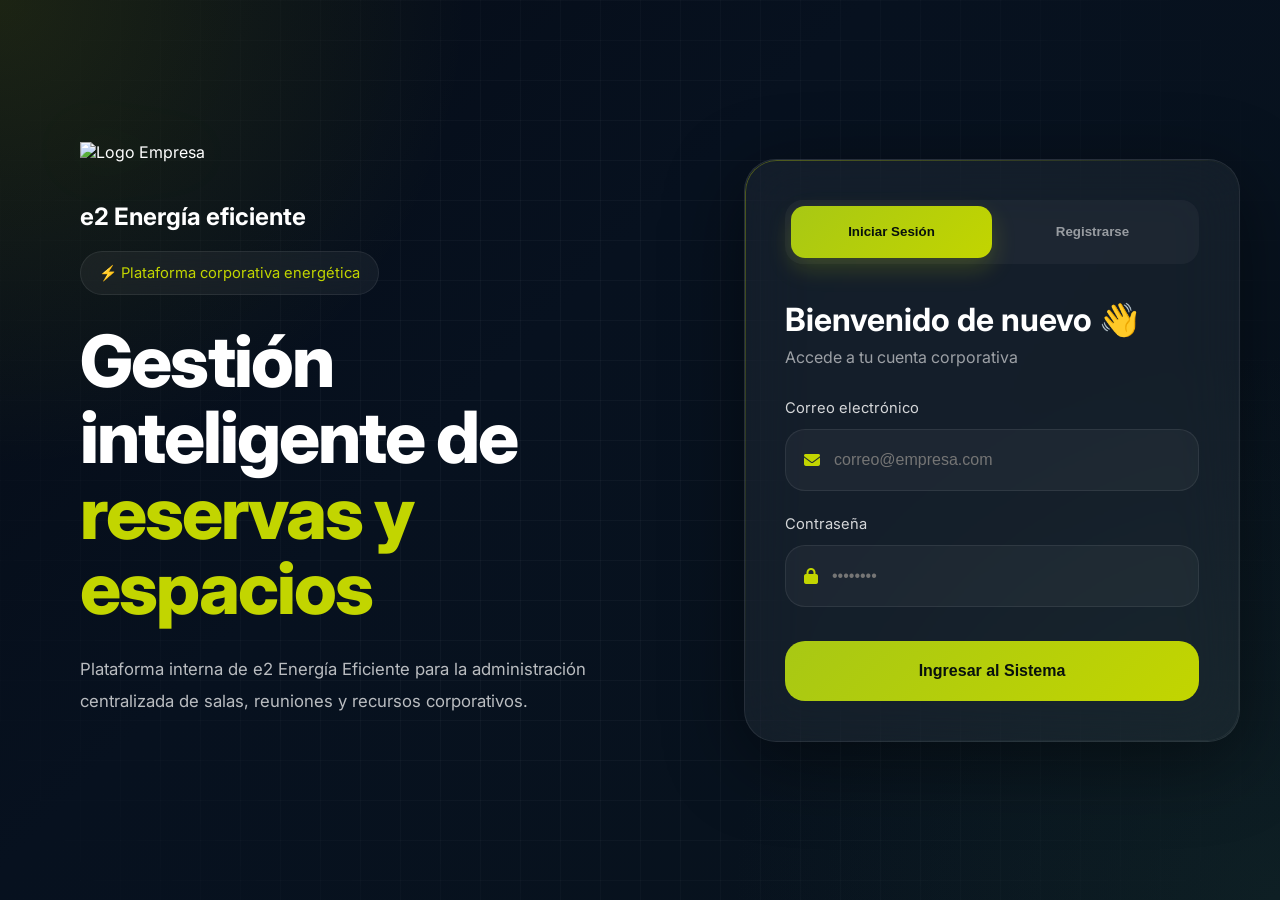
==== commit 733bef98: "s" ====
--- a/public/pages/login.html
+++ b/public/pages/login.html
@@ -1,66 +1,56 @@
 <!-- public/pages/login.html -->
 
 <!DOCTYPE html>
+<link rel="stylesheet" href="../css/login.css">
 <html lang="es">
-
-<meta http-equiv="Cache-Control"
-      content="no-cache, no-store, must-revalidate" />
-
-<meta http-equiv="Pragma"
-      content="no-cache" />
-
-<meta http-equiv="Expires"
-      content="0" />
+    <meta
+  http-equiv="Cache-Control"
+  content="no-cache, no-store, must-revalidate"
+/>
+
+<meta
+  http-equiv="Pragma"
+  content="no-cache"
+/>
+
+<meta
+  http-equiv="Expires"
+  content="0"
+/>
 
 <head>
-
-    <link rel="icon"
-          type="image/x-icon"
-          href="/images/icon/e2.ico">
-
+    <link rel="icon" type="image/x-icon" href="/images/icon/e2.ico">
     <meta charset="UTF-8">
 
-    <meta name="viewport"
-          content="width=device-width, initial-scale=1.0">
-
-    <title>
-        e2 Energía | Acceso
-    </title>
+    <meta name="viewport" content="width=device-width, initial-scale=1.0">
+
+    <title> e2 Energía | Acceso</title>
 
     <!-- GOOGLE FONTS -->
 
-    <link rel="preconnect"
-          href="https://fonts.googleapis.com">
-
-    <link rel="preconnect"
-          href="https://fonts.gstatic.com"
-          crossorigin>
+    <link rel="preconnect" href="https://fonts.googleapis.com">
+
+    <link rel="preconnect" href="https://fonts.gstatic.com" crossorigin>
 
     <link href="https://fonts.googleapis.com/css2?family=Inter:wght@300;400;500;600;700;800&display=swap"
-          rel="stylesheet">
+        rel="stylesheet">
 
     <!-- FONT AWESOME -->
 
-    <link rel="stylesheet"
-          href="https://cdnjs.cloudflare.com/ajax/libs/font-awesome/6.5.1/css/all.min.css">
+    <link rel="stylesheet" href="https://cdnjs.cloudflare.com/ajax/libs/font-awesome/6.5.1/css/all.min.css">
 
     <!-- CSS -->
 
-    <link rel="stylesheet"
-          href="../css/login.css">
+    <link rel="stylesheet" href="../css/login.css">
 
 </head>
 
 <body>
 
-    <!-- GLOWS -->
 
     <div class="background-glow glow-1"></div>
-
     <div class="background-glow glow-2"></div>
 
-    <!-- MAIN -->
-
     <main class="login-wrapper">
 
         <!-- PANEL IZQUIERDO -->
@@ -69,19 +59,18 @@
 
             <div class="brand-top">
 
+        
                 <div class="logo-box">
 
-                    <img src="/images/logo-E2.png"
-                         alt="Logo Empresa"
-                         class="company-logo" />
+                    <img src="/images/logo-E2.png" alt="Logo Empresa" class="company-logo" />
 
                 </div>
 
                 <div>
 
-                    <h1>
-                        e2 Energía eficiente
-                    </h1>
+                    <h1> e2 Energía eficiente</h1>
+
+                    <br>
 
                 </div>
 
@@ -89,247 +78,158 @@
 
             <div class="brand-content">
 
+            
                 <div class="badge">
-
-                    ⚡ Plataforma corporativa energética
+  ⚡ Plataforma corporativa energética
+</div>
+
+<h2>
+  Gestión inteligente de
+  <span>reservas y espacios</span>
+</h2>
+
+<p>
+  Plataforma interna de e2 Energía Eficiente para la administración
+  centralizada de salas, reuniones y recursos corporativos.
+</p>
+
+        </section>
+
+        <!-- PANEL DERECHO -->
+
+        <section class="auth-panel">
+
+            <div class="auth-card">
+
+                <div class="tabs">
+
+                    <button class="tab-btn active" id="loginTab">
+
+                        Iniciar Sesión
+
+                    </button>
+
+                    <button class="tab-btn" id="registerTab">
+
+                        Registrarse
+
+                    </button>
 
                 </div>
 
-                <h2>
-
-                    Gestión inteligente de
-
-                    <span>
-                        reservas y espacios
-                    </span>
-
-                </h2>
-
-                <p>
-
-                    Plataforma interna de e2 Energía Eficiente
-                    para la administración centralizada de salas,
-                    reuniones y recursos corporativos.
-
-                </p>
-
-                <div class="feature-list">
-
-                    <div class="feature-item">
-
-                        <i class="fa-solid fa-calendar-check"></i>
-
-                        <span>
-                            Reservas inteligentes en tiempo real
-                        </span>
-
-                    </div>
-
-                    <div class="feature-item">
-
-                        <i class="fa-solid fa-building"></i>
-
-                        <span>
-                            Gestión centralizada de salas
-                        </span>
-
-                    </div>
-
-                    <div class="feature-item">
-
-                        <i class="fa-solid fa-shield-halved"></i>
-
-                        <span>
-                            Acceso seguro por roles
-                        </span>
-
-                    </div>
-
-                </div>
+                <!-- LOGIN -->
+
+                <form id="loginForm" class="auth-form active">
+
+                    <h3>Bienvenido de nuevo 👋</h3>
+
+                    <p class="form-subtitle">
+                        Accede a tu cuenta corporativa
+                    </p>
+
+                    <div class="input-group">
+
+                        <label>Correo electrónico</label>
+
+                        <div class="input-box">
+
+                            <i class="fa-solid fa-envelope"></i>
+
+                            <input type="email" name="email" placeholder="correo@empresa.com" required>
+
+                        </div>
+
+                    </div>
+
+                    <div class="input-group">
+
+                        <label>Contraseña</label>
+
+                        <div class="input-box">
+
+                            <i class="fa-solid fa-lock"></i>
+
+                            <input type="password" name="password" placeholder="••••••••" required>
+
+                        </div>
+
+                    </div>
+
+                    <button type="submit" class="main-btn">
+
+                        Ingresar al Sistema
+
+                    </button>
+
+                </form>
+
+                <!-- REGISTER -->
+
+                <form id="registerForm" class="auth-form">
+
+                    <h3>Crear Cuenta</h3>
+
+                    <p class="form-subtitle">
+                        Registra un nuevo usuario
+                    </p>
+
+                    <div class="input-group">
+
+                        <label>Nombre completo</label>
+
+                        <div class="input-box">
+
+                            <i class="fa-solid fa-user"></i>
+
+                            <input type="text" name="name" placeholder="Nombre completo" required>
+
+                        </div>
+
+                    </div>
+
+                    <div class="input-group">
+
+                        <label>Correo electrónico</label>
+
+                        <div class="input-box">
+
+                            <i class="fa-solid fa-envelope"></i>
+
+                            <input type="email" name="email" placeholder="correo@empresa.com" required>
+
+                        </div>
+
+                    </div>
+
+                    <div class="input-group">
+
+                        <label>Contraseña</label>
+
+                        <div class="input-box">
+
+                            <i class="fa-solid fa-lock"></i>
+
+                            <input type="password" name="password" placeholder="••••••••" required>
+
+                        </div>
+
+                    </div>
+
+                    <button type="submit" class="main-btn">
+
+                        Crear Cuenta
+
+                    </button>
+
+                </form>
 
             </div>
 
         </section>
 
-        <!-- PANEL DERECHO -->
-
-        <section class="auth-panel">
-
-            <div class="auth-card">
-
-                <!-- TABS -->
-
-                <div class="tabs">
-
-                    <button class="tab-btn active"
-                            id="loginTab">
-
-                        Iniciar Sesión
-
-                    </button>
-
-                    <button class="tab-btn"
-                            id="registerTab">
-
-                        Registrarse
-
-                    </button>
-
-                </div>
-
-                <!-- LOGIN -->
-
-                <form id="loginForm"
-                      class="auth-form active">
-
-                    <h3>
-                        Bienvenido de nuevo 👋
-                    </h3>
-
-                    <p class="form-subtitle">
-
-                        Accede a tu cuenta corporativa
-
-                    </p>
-
-                    <div class="input-group">
-
-                        <label>
-                            Correo electrónico
-                        </label>
-
-                        <div class="input-box">
-
-                            <i class="fa-solid fa-envelope"></i>
-
-                            <input type="email"
-                                   name="email"
-                                   placeholder="correo@empresa.com"
-                                   required>
-
-                        </div>
-
-                    </div>
-
-                    <div class="input-group">
-
-                        <label>
-                            Contraseña
-                        </label>
-
-                        <div class="input-box">
-
-                            <i class="fa-solid fa-lock"></i>
-
-                            <input type="password"
-                                   name="password"
-                                   placeholder="••••••••"
-                                   required>
-
-                        </div>
-
-                    </div>
-
-                    <button type="submit"
-                            class="main-btn">
-
-                        Ingresar al Sistema
-
-                    </button>
-
-                </form>
-
-                <!-- REGISTER -->
-
-                <form id="registerForm"
-                      class="auth-form">
-
-                    <h3>
-                        Crear Cuenta
-                    </h3>
-
-                    <p class="form-subtitle">
-
-                        Registra un nuevo usuario
-
-                    </p>
-
-                    <div class="input-group">
-
-                        <label>
-                            Nombre completo
-                        </label>
-
-                        <div class="input-box">
-
-                            <i class="fa-solid fa-user"></i>
-
-                            <input type="text"
-                                   name="name"
-                                   placeholder="Nombre completo"
-                                   required>
-
-                        </div>
-
-                    </div>
-
-                    <div class="input-group">
-
-                        <label>
-                            Correo electrónico
-                        </label>
-
-                        <div class="input-box">
-
-                            <i class="fa-solid fa-envelope"></i>
-
-                            <input type="email"
-                                   name="email"
-                                   placeholder="correo@empresa.com"
-                                   required>
-
-                        </div>
-
-                    </div>
-
-                    <div class="input-group">
-
-                        <label>
-                            Contraseña
-                        </label>
-
-                        <div class="input-box">
-
-                            <i class="fa-solid fa-lock"></i>
-
-                            <input type="password"
-                                   name="password"
-                                   placeholder="••••••••"
-                                   required>
-
-                        </div>
-
-                    </div>
-
-                    <button type="submit"
-                            class="main-btn">
-
-                        Crear Cuenta
-
-                    </button>
-
-                </form>
-
-            </div>
-
-        </section>
-
     </main>
 
-    <!-- JS -->
-
     <script src="../js/login.js"></script>
-
     <script src="../js/auth.js"></script>
 
 </body>
